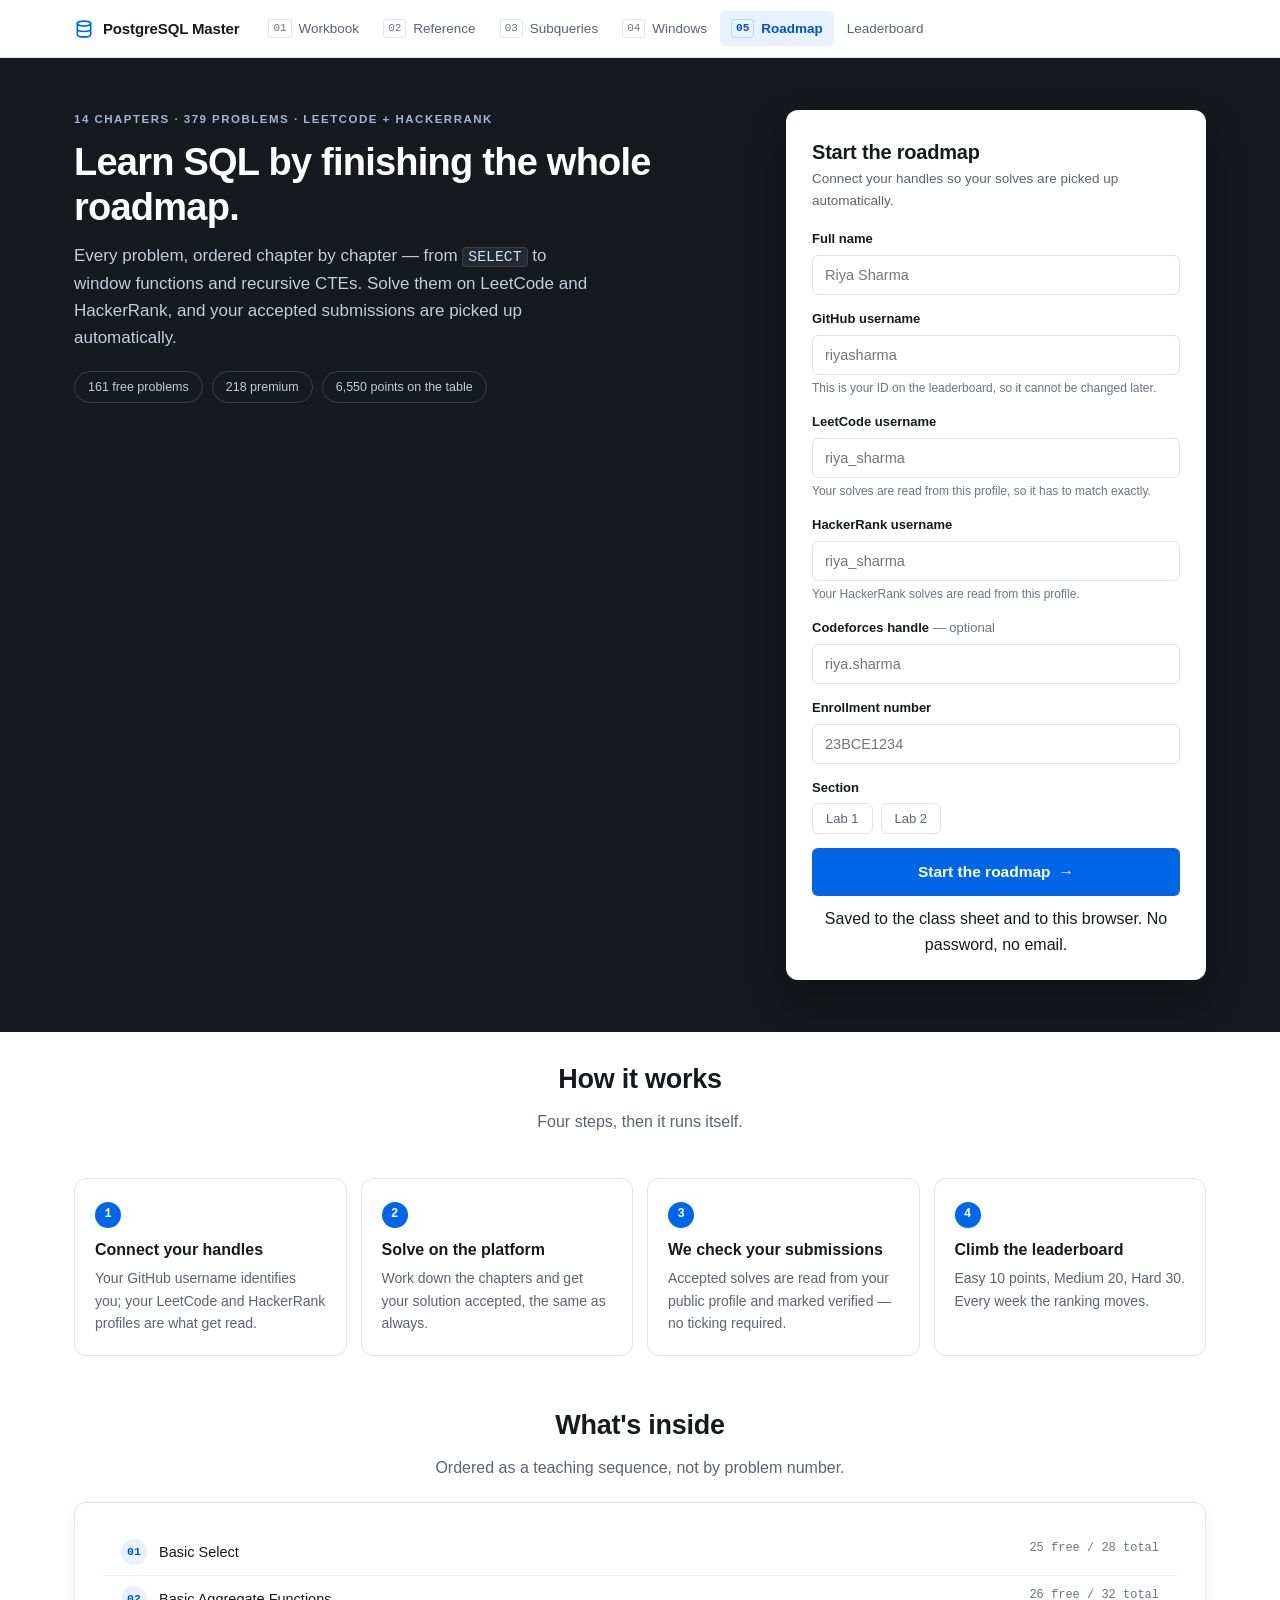
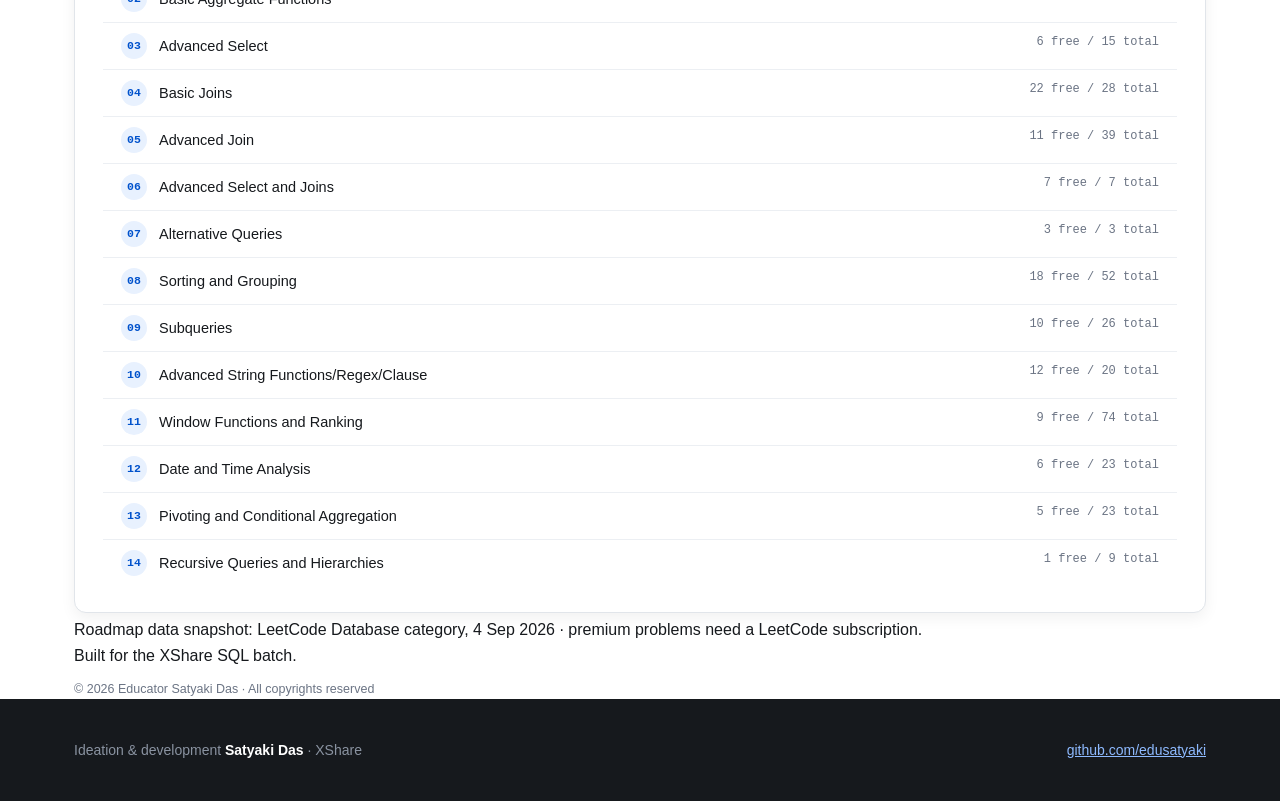
==== join.html @ fe642fd7 "Merge all five resources into one site on one theme Replaces the link hub with the actual code. The " ====
<!DOCTYPE html>
<html lang="en">
<head>
<meta charset="utf-8">
<meta name="viewport" content="width=device-width, initial-scale=1">
<title>Join the roadmap — PostgreSQL Master</title>
<meta name="description" content="Connect your GitHub, LeetCode and HackerRank handles so your accepted submissions are picked up automatically.">
<link rel="icon" href="data:image/svg+xml,%3Csvg xmlns='http://www.w3.org/2000/svg' viewBox='0 0 24 24' fill='none' stroke='%230066e8' stroke-width='2'%3E%3Cellipse cx='12' cy='5.5' rx='8' ry='3'/%3E%3Cpath d='M4 5.5v13c0 1.7 3.6 3 8 3s8-1.3 8-3v-13M4 12c0 1.7 3.6 3 8 3s8-1.3 8-3'/%3E%3C/svg%3E">
<link rel="stylesheet" href="assets/theme.css">
<link rel="stylesheet" href="assets/roadmap.css">
</head>
<body>

<header data-shell></header>
<section class="hero-band">
    <div class="hero-in">
      <div>
        <p class="eyebrow">14 chapters &middot; 379 problems &middot; LeetCode + HackerRank</p>
        <h1>Learn SQL by finishing the whole roadmap.</h1>
        <p class="lede">Every problem, ordered chapter by chapter &mdash; from <code>SELECT</code>
          to window functions and recursive CTEs. Solve them on LeetCode and HackerRank, and your
          accepted submissions are picked up automatically.</p>
        <div class="pillrow">
          <span class="pill">161 free problems</span>
          <span class="pill">218 premium</span>
          <span class="pill">6,550 points on the table</span>
        </div>
      </div>

      <div class="hero-card" id="join-card">
        <h2>Start the roadmap</h2>
        <p class="small muted" style="margin:0 0 18px">Connect your handles so your solves are
          picked up automatically.</p>
      <form id="join" novalidate>
        <div class="field">
          <label for="name">Full name</label>
          <input type="text" id="name" name="name" autocomplete="name" placeholder="Riya Sharma" required>
          <div class="err" id="e-name" hidden></div>
        </div>
        <div class="field">
          <label for="github">GitHub username</label>
          <input type="text" id="github" name="github" autocomplete="off" spellcheck="false" placeholder="riyasharma" required>
          <div class="hint" id="h-github">This is your ID on the leaderboard, so it cannot be changed later.</div>
          <div class="err" id="e-github" hidden></div>
        </div>
        <div class="field">
          <label for="leetcode">LeetCode username</label>
          <input type="text" id="leetcode" name="leetcode" autocomplete="off" spellcheck="false" placeholder="riya_sharma" required>
          <div class="hint">Your solves are read from this profile, so it has to match exactly.</div>
          <div class="err" id="e-leetcode" hidden></div>
        </div>
        <div class="field">
          <label for="hackerrank">HackerRank username</label>
          <input type="text" id="hackerrank" name="hackerrank" autocomplete="off" spellcheck="false" placeholder="riya_sharma" required>
          <div class="hint">Your HackerRank solves are read from this profile.</div>
          <div class="err" id="e-hackerrank" hidden></div>
        </div>
        <div class="field">
          <label for="codeforces">Codeforces handle <span class="opt">— optional</span></label>
          <input type="text" id="codeforces" name="codeforces" autocomplete="off" spellcheck="false" placeholder="riya.sharma">
          <div class="hint" id="h-codeforces"></div>
          <div class="err" id="e-codeforces" hidden></div>
        </div>
        <div class="field">
          <label for="enrollment">Enrollment number</label>
          <input type="text" id="enrollment" name="enrollment" autocomplete="off" spellcheck="false" placeholder="23BCE1234" required>
          <div class="err" id="e-enrollment" hidden></div>
        </div>
        <div class="field">
          <span class="lbl" id="section-label">Section</span>
          <div class="row" id="section" role="group" aria-labelledby="section-label" style="gap:8px">
            <button class="chipbtn" type="button" data-v="Lab 1" aria-pressed="false">Lab 1</button>
            <button class="chipbtn" type="button" data-v="Lab 2" aria-pressed="false">Lab 2</button>
          </div>
          <div class="err" id="e-section" hidden></div>
        </div>
        <button class="btn-primary btn-lg" type="submit" id="submit" style="width:100%;justify-content:center">
          Start the roadmap <span class="arrow" aria-hidden="true">&rarr;</span>
        </button>
        <p class="hint" style="text-align:center;margin-top:10px">
          Saved to the class sheet and to this browser. No password, no email.</p>
      </form>
        <div id="joined" hidden></div>
      </div>
    </div>
  </section>

<main class="wrap" id="main">

  <div id="status"></div>

  <section class="stack" style="gap:26px">
    <div class="section-head">
      <h2>How it works</h2>
      <p>Four steps, then it runs itself.</p>
    </div>
    <div class="stats" style="grid-template-columns:repeat(auto-fit,minmax(220px,1fr))">
      <div class="step"><span class="n">1</span><b>Connect your handles</b>
        <p>Your GitHub username identifies you; your LeetCode and HackerRank profiles are what
          get read.</p></div>
      <div class="step"><span class="n">2</span><b>Solve on the platform</b>
        <p>Work down the chapters and get your solution accepted, the same as always.</p></div>
      <div class="step"><span class="n">3</span><b>We check your submissions</b>
        <p>Accepted solves are read from your public profile and marked verified &mdash; no
          ticking required.</p></div>
      <div class="step"><span class="n">4</span><b>Climb the leaderboard</b>
        <p>Easy 10 points, Medium 20, Hard 30. Every week the ranking moves.</p></div>
    </div>
  </section>

  <section class="stack" style="gap:22px">
    <div class="section-head"><h2>What's inside</h2>
      <p>Ordered as a teaching sequence, not by problem number.</p></div>
    <div class="card" id="chapters-preview"><div class="empty">Loading chapters…</div></div>
  </section>

  <footer>
    Roadmap data snapshot: LeetCode Database category, 4 Sep 2026 &middot; premium problems need a
    LeetCode subscription.<br>
    Built for the XShare SQL batch.
    <p class="byline">&copy; <span data-year>2026</span> Educator Satyaki Das &middot;
      All copyrights reserved</p>
  </footer>
</main>
<div class="wrap"><div id="pager"></div></div>

<footer data-shell></footer>

<script src="assets/shell.js"></script>
<script src="assets/config.js"></script>
<script src="assets/roadmap-core.js"></script>
<script src="assets/rm-join.js"></script>
</body>
</html>
---- assets/theme.css ----
/* ===========================================================================
   PostgreSQL Master — the single design system
   ---------------------------------------------------------------------------
   Every module on this site draws from this file. The five sources it was
   merged from each carried their own skin (pgAdmin dark, VS Code dark, two
   light variants); all of that is gone. One palette, one type scale, one SQL
   token colouring, light only — there is no dark palette to fall out of sync.
   Palette is the Newton School system already used across the batch's sites.
   =========================================================================== */

:root{
  /* brand ---------------------------------------------------------------- */
  --accent:#0673f9;        /* borders, focus ring, rules — never behind white text */
  --accent-solid:#0066e8;  /* filled surfaces carrying white text (5.17:1) */
  --accent-deep:#0052cc;   /* links, hover */
  --accent-wash:#e8f1fe;   /* tinted backgrounds */
  --accent-line:#b9d4fb;

  /* ink ------------------------------------------------------------------ */
  --ink:#16191d;
  --ink-2:#5b6271;
  --ink-3:#6b7484;   /* darkened from the source palette's #8c95a6: that value is
                        3.02:1 on white and this token carries real text (step
                        numbers, row counts, hints) on every page. Now 4.71:1. */

  /* surfaces ------------------------------------------------------------- */
  --white:#ffffff;
  --ground:#f6f7f9;
  --line:#e1e5ea;
  --line-soft:#eceff3;

  /* semantic ------------------------------------------------------------- */
  --good:#0a6b43;   --good-wash:#e6f6ee;
  --warn:#8a5a00;   --warn-wash:#fdf3e2;
  --bad:#b3261e;    --bad-wash:#fdecea;
  --note:#5b3bb3;   --note-wash:#f0ecfb;

  /* SQL syntax — one palette for every module that prints SQL ------------ */
  --sql-kw:#0033b3;
  --sql-ctrl:#7b1fa2;
  --sql-str:#a31515;
  --sql-num:#0b7a4b;
  --sql-com:#107c10;
  --sql-fn:#795e26;
  --sql-type:#20707f;
  --sql-meta:#a04a20;
  --sql-punct:#3c4350;

  /* type ----------------------------------------------------------------- */
  --sans:Arial,Helvetica,sans-serif;
  --mono:ui-monospace,SFMono-Regular,Menlo,Consolas,"Courier New",monospace;

  /* form ----------------------------------------------------------------- */
  --r-sm:4px; --r:6px; --r-lg:12px;
  --shadow:0 5px 15px rgba(0,0,0,.06);
  --shadow-lift:0 12px 28px rgba(6,115,249,.13);
  --topbar-h:58px;
}

/* ------------------------------------------------------------------ reset */
*{box-sizing:border-box;margin:0;padding:0}
html{-webkit-text-size-adjust:100%}
body{
  font-family:var(--sans); color:var(--ink); background:var(--white);
  font-size:16px; line-height:1.6; -webkit-font-smoothing:antialiased;
}
a{color:var(--accent-deep)}
button,input,select,textarea{font-family:inherit; font-size:inherit; color:inherit}
button{cursor:pointer; background:none; border:none}
:focus-visible{outline:3px solid var(--accent); outline-offset:2px; border-radius:var(--r-sm)}
img{max-width:100%}
[hidden]{display:none !important}

.wrap{max-width:1180px; margin:0 auto; padding:0 24px}
.wrap-narrow{max-width:900px; margin:0 auto; padding:0 24px}
.sr{position:absolute; width:1px; height:1px; overflow:hidden; clip:rect(0 0 0 0); white-space:nowrap}

/* ----------------------------------------------------------------- topbar */
.topbar{
  position:sticky; top:0; z-index:60; height:var(--topbar-h);
  background:var(--white); border-bottom:1px solid var(--line);
  display:flex; align-items:center;
}
.topbar-in{
  max-width:1180px; margin:0 auto; padding:0 24px; width:100%;
  display:flex; align-items:center; gap:10px;
}
.brand{
  display:flex; align-items:center; gap:9px; text-decoration:none; color:var(--ink);
  font-weight:700; font-size:15px; letter-spacing:-.01em; flex-shrink:0; margin-right:8px;
}
.brand svg{width:20px; height:20px; color:var(--accent-solid); flex-shrink:0}
.brand span{white-space:nowrap}
.navscroll{
  display:flex; align-items:center; gap:2px; overflow-x:auto; flex:1; min-width:0;
  scrollbar-width:none; -ms-overflow-style:none;
}
.navscroll::-webkit-scrollbar{display:none}
.navscroll a{
  display:flex; align-items:center; gap:7px; white-space:nowrap; text-decoration:none;
  font-size:13.5px; color:var(--ink-2); padding:7px 11px; border-radius:var(--r);
}
.navscroll a:hover{background:var(--ground); color:var(--ink)}
.navscroll a.on{background:var(--accent-wash); color:var(--accent-deep); font-weight:700}
.navscroll a .st{
  font-family:var(--mono); font-size:11px; color:var(--ink-3);
  border:1px solid var(--line); border-radius:3px; padding:0 4px; flex-shrink:0;
}
.navscroll a.on .st{border-color:var(--accent-line); color:var(--accent-deep)}

/* ------------------------------------------------------------------ pages */
.band{padding:66px 0}
.band-grey{background:var(--ground); border-top:1px solid var(--line); border-bottom:1px solid var(--line)}
.band-tight{padding:34px 0}

.pagehead{
  background:var(--ground); border-bottom:1px solid var(--line); padding:30px 0;
}
.pagehead .eyebrow{
  font-size:11.5px; font-weight:700; letter-spacing:.13em; text-transform:uppercase;
  color:var(--accent-deep); margin-bottom:7px;
}
.pagehead h1{font-size:31px; font-weight:600; letter-spacing:-.015em; line-height:1.2}
.pagehead p{margin-top:9px; color:var(--ink-2); font-size:16px; max-width:76ch}
.pagehead-row{display:flex; gap:24px; align-items:flex-end; flex-wrap:wrap; justify-content:space-between}

.head{text-align:center; max-width:64ch; margin:0 auto 48px}
.head h2{font-size:32px; font-weight:600; letter-spacing:-.015em; line-height:1.25}
.head p{margin-top:13px; font-size:17px; color:var(--ink-2)}

h1,h2,h3,h4{font-weight:600; letter-spacing:-.01em}

/* ---------------------------------------------------------------- buttons */
.btn{
  display:inline-flex; align-items:center; justify-content:center; gap:8px;
  background:var(--accent-solid); color:#fff; text-decoration:none;
  font-size:14.5px; font-weight:700; padding:11px 20px; border-radius:var(--r);
  transition:background .15s ease, transform .15s ease; border:1px solid transparent;
}
.btn:hover{background:var(--accent-deep); transform:translateY(-1px)}
.btn:disabled{opacity:.42; pointer-events:none}
.btn-quiet{background:var(--white); color:var(--ink); border-color:var(--line); font-weight:400}
.btn-quiet:hover{background:var(--ground); border-color:var(--ink-3); transform:none; color:var(--ink)}
.btn-sm{padding:7px 13px; font-size:13px}
.btn-dark{background:transparent; color:#fff; border-color:#444b57; font-weight:400}
.btn-dark:hover{background:#242932; border-color:#5d6675; transform:none}

/* ------------------------------------------------------------------ cards */
.card{
  background:var(--white); border:1px solid var(--line); border-radius:var(--r-lg);
  padding:26px 28px; box-shadow:var(--shadow);
}
.panel{
  background:var(--white); border:1px solid var(--line); border-radius:var(--r-lg);
  overflow:hidden;
}
.panel-hd{
  padding:11px 16px; border-bottom:1px solid var(--line); background:var(--ground);
  font-size:11.5px; font-weight:700; letter-spacing:.11em; text-transform:uppercase;
  color:var(--ink-2); display:flex; align-items:center; gap:10px;
}
.panel-hd .fill{flex:1}
.panel-bd{padding:16px}

.tag{
  display:inline-block; font-size:11px; font-weight:700; letter-spacing:.1em;
  text-transform:uppercase; padding:4px 9px; border-radius:var(--r-sm);
  background:var(--accent-wash); color:var(--accent-deep);
}
.tag-note{background:var(--note-wash); color:var(--note)}
.tag-good{background:var(--good-wash); color:var(--good)}
.tag-warn{background:var(--warn-wash); color:var(--warn)}
.tag-bad{background:var(--bad-wash); color:var(--bad)}

.chip{
  font-family:var(--mono); font-size:12.5px; color:var(--ink-2);
  background:var(--ground); border:1px solid var(--line);
  border-radius:var(--r-sm); padding:5px 10px; display:inline-block;
}
.chips{display:flex; flex-wrap:wrap; gap:8px; list-style:none}

.lbl{
  font-size:11px; font-weight:700; letter-spacing:.12em; text-transform:uppercase;
  color:var(--ink-3); display:flex; align-items:center; gap:10px; margin-bottom:8px;
}
.lbl::after{content:""; flex:1; height:1px; background:var(--line)}

/* ------------------------------------------------------------------- code */
code{
  font-family:var(--mono); font-size:.87em; background:var(--ground);
  border:1px solid var(--line); border-radius:var(--r-sm); padding:1px 5px; color:var(--ink);
}
pre.sql, .codeblock{
  font-family:var(--mono); font-size:14px; line-height:1.62; color:var(--ink);
  background:var(--ground); border:1px solid var(--line); border-left:3px solid var(--accent);
  border-radius:var(--r); padding:14px 16px; overflow-x:auto; white-space:pre;
  tab-size:2;
}
pre.sql code, .codeblock code{background:none; border:none; padding:0; font-size:inherit}

/* the one SQL token palette */
.k,.tok-kw    {color:var(--sql-kw);   font-weight:700}
.cf,.tok-ctrl {color:var(--sql-ctrl); font-weight:700}
.s,.tok-str   {color:var(--sql-str)}
.nu,.tok-num  {color:var(--sql-num)}
.c,.tok-com   {color:var(--sql-com);  font-style:italic}
.f,.tok-fn    {color:var(--sql-fn)}
.t,.tok-type  {color:var(--sql-type)}
.tok-meta     {color:var(--sql-meta); font-weight:700}
.tok-punct    {color:var(--sql-punct)}

/* ------------------------------------------------------------------ grids */
table.grid{border-collapse:collapse; width:100%; font-size:13.5px; font-family:var(--mono)}
table.grid th{
  text-align:left; font-weight:700; font-size:11.5px; letter-spacing:.04em;
  text-transform:uppercase; color:var(--ink-2); background:var(--ground);
  border-bottom:1px solid var(--line); padding:7px 11px; white-space:nowrap;
}
table.grid td{
  border-bottom:1px solid var(--line-soft); padding:6px 11px; color:var(--ink);
  vertical-align:top;
}
table.grid tr:last-child td{border-bottom:none}
table.grid td.n, table.grid th.n{text-align:right; font-variant-numeric:tabular-nums}
table.grid td.wrap{white-space:pre-wrap; word-break:break-word}
table.grid .nil, table.grid .nullcell{color:var(--ink-3); font-style:italic}
.grid-wrap{overflow-x:auto; border:1px solid var(--line); border-radius:var(--r)}
.grid-wrap table.grid{border-radius:0}
.rowcount{font-family:var(--mono); font-size:12px; color:var(--ink-3); padding:6px 11px}

/* ------------------------------------------------------------------ notes */
.note{
  border:1px solid var(--line); border-left:3px solid var(--accent);
  background:var(--accent-wash); border-radius:var(--r);
  padding:11px 14px; font-size:14.5px; color:var(--ink-2);
}
.note b{color:var(--ink)}
.note.warn{background:var(--warn-wash); border-left-color:#d08700}
.note.bad{background:var(--bad-wash); border-left-color:var(--bad)}
.note.good{background:var(--good-wash); border-left-color:var(--good)}

.banner{
  display:flex; gap:11px; align-items:flex-start; border-radius:var(--r);
  padding:13px 16px; font-size:14.5px; border:1px solid var(--line);
  background:var(--accent-wash); color:var(--ink-2); margin-bottom:18px;
}
.banner b{color:var(--ink)}
.banner.warn{background:var(--warn-wash); border-color:#f0dcb4}
.banner.bad{background:var(--bad-wash); border-color:#f5cfcb}

/* module pager, emitted by Shell.pager() */
.modpager{display:flex; flex-wrap:wrap; justify-content:space-between; gap:14px;
          padding:26px 0 0; border-top:1px solid var(--line)}
.modpager .btn{flex:1 1 auto; min-width:0}

/* ----------------------------------------------------------------- footer */
.sitefoot{background:var(--ink); color:#8a93a1; padding:40px 0; font-size:14px; margin-top:auto}
.sitefoot-in{display:flex; flex-wrap:wrap; gap:16px; justify-content:space-between; align-items:center}
.sitefoot b{color:#fff; font-weight:600}
.sitefoot a{color:#8ebaff}

/* full-height module pages sit in a flex column so the footer lands correctly */
body.app{display:flex; flex-direction:column; min-height:100vh}
body.app main{flex:1 0 auto}

/* ------------------------------------------------------------------ phone */
@media (max-width:860px){
  .topbar-in{padding:0 14px}
  .brand span{display:none}
  .navscroll a .st{display:none}
}
@media (max-width:640px){
  .band{padding:46px 0}
  .head{margin-bottom:32px}
  .head h2{font-size:25px}
  .pagehead h1{font-size:24px}
  .pagehead{padding:22px 0}
  .wrap,.wrap-narrow{padding:0 16px}
  .card{padding:20px}
  pre.sql,.codeblock{font-size:12.5px}
}

@media (prefers-reduced-motion:reduce){
  *{animation-duration:.01ms !important; transition-duration:.01ms !important}
}
---- assets/roadmap.css ----
/* ===========================================================================
   Module 05 — roadmap, join and leaderboard.
   The original module shipped its own copy of this design system; that file is
   gone. What remains here is only what the shared theme does not already
   provide — chapter accordions, problem rows, the podium and the form fields.
   =========================================================================== */

.stack{display:flex; flex-direction:column; gap:8px; padding:26px 0 4px}
.subhead{color:var(--ink-2); font-size:16px}
.mono{font-family:var(--mono)}
.muted{color:var(--ink-2)}
.small{font-size:13.5px}
.byline{font-size:12.5px; color:var(--ink-3); margin-top:10px}
.whoami{
  font-family:var(--mono); font-size:12px; color:var(--accent-deep);
  background:var(--accent-wash); border:1px solid var(--accent-line);
  border-radius:99px; padding:3px 10px; white-space:nowrap; margin-left:6px;
}
.btn-primary{
  display:inline-flex; align-items:center; justify-content:center; gap:8px;
  background:var(--accent-solid); color:#fff; border:1px solid transparent;
  font-size:14.5px; font-weight:700; padding:11px 20px; border-radius:var(--r);
  text-decoration:none; transition:background .15s ease;
}
.btn-primary:hover{background:var(--accent-deep)}
.btn-lg{padding:14px 22px; font-size:15.5px}

/* ------------------------------------------------------------------- stats */
.stats{display:grid; grid-template-columns:repeat(auto-fit,minmax(150px,1fr)); gap:14px; margin:18px 0}
.stat{background:var(--white); border:1px solid var(--line); border-radius:var(--r-lg); padding:16px 18px}
.stat .k{font-size:10.5px; font-weight:700; letter-spacing:.11em; text-transform:uppercase; color:var(--ink-3)}
.stat .v{font-size:25px; font-weight:600; margin-top:3px; letter-spacing:-.02em}
.stat .v small{font-size:14px; color:var(--ink-3); font-weight:400}
.bar{height:8px; background:var(--line); border-radius:99px; overflow:hidden; margin-bottom:22px}
.bar i{display:block; height:100%; background:var(--accent-solid); transition:width .3s ease}

/* ----------------------------------------------------------------- toolbar */
.toolbar{display:flex; flex-wrap:wrap; gap:10px; align-items:center; margin-bottom:20px}
.toolbar input[type=search]{
  flex:1 1 220px; min-width:0; height:38px; padding:0 13px; font-size:14px;
  background:var(--white); border:1px solid var(--line); border-radius:var(--r); outline:none;
}
.toolbar input[type=search]:focus{border-color:var(--accent)}
.row{display:flex; gap:6px; flex-wrap:wrap}
.chipbtn{
  font-size:13px; padding:7px 13px; border-radius:var(--r);
  border:1px solid var(--line); background:var(--white); color:var(--ink-2);
}
.chipbtn:hover{border-color:var(--ink-3); color:var(--ink)}
.chipbtn[aria-pressed=true]{background:var(--accent-wash); border-color:var(--accent-line); color:var(--accent-deep); font-weight:700}
.empty{padding:34px 0; text-align:center; color:var(--ink-3)}

/* ---------------------------------------------------------------- chapters */
.chapter{background:var(--white); border:1px solid var(--line); border-radius:var(--r-lg); margin-bottom:12px; overflow:hidden}
.ch-head{display:flex; align-items:center; gap:13px; padding:14px 18px; width:100%; text-align:left; background:none; border:none}
.ch-head:hover{background:var(--ground)}
.ch-idx{
  font-family:var(--mono); font-size:11.5px; font-weight:700; flex-shrink:0;
  width:26px; height:26px; border-radius:50%; display:flex; align-items:center; justify-content:center;
  background:var(--accent-wash); color:var(--accent-deep);
}
.ch-name{flex:1; font-weight:600; font-size:15.5px; min-width:0}
.ch-meta{font-family:var(--mono); font-size:12px; color:var(--ink-3); flex-shrink:0}
.ch-bar{width:76px; height:6px; background:var(--line); border-radius:99px; overflow:hidden; flex-shrink:0}
.ch-bar i{display:block; height:100%; background:var(--accent-solid)}
.caret{color:var(--ink-3); font-size:12px; transition:transform .16s ease; flex-shrink:0}
.chapter.open .caret{transform:rotate(180deg)}
.ch-body{border-top:1px solid var(--line)}

/* ---------------------------------------------------------------- problems */
.prob{display:flex; align-items:flex-start; gap:12px; padding:10px 18px; border-bottom:1px solid var(--line-soft)}
.prob:last-child{border-bottom:none}
.prob:hover{background:var(--ground)}
.tick{
  width:19px; height:19px; flex-shrink:0; margin-top:2px; border-radius:var(--r-sm);
  border:1px solid var(--line); background:var(--white); color:transparent; font-size:12px; line-height:1;
}
.tick:hover{border-color:var(--accent)}
.prob.done .tick{background:var(--accent-solid); border-color:var(--accent-solid); color:#fff}
.prob.done .p-name{color:var(--ink-3); text-decoration:line-through}
.p-main{flex:1; min-width:0}
.p-name{font-size:14.5px; color:var(--ink); text-decoration:none; word-break:break-word}
.p-name:hover{color:var(--accent-deep); text-decoration:underline}
.p-plat{display:flex; flex-wrap:wrap; gap:7px; margin-top:3px; align-items:center}
.t-plat,.t-ok,.kind{
  font-size:10.5px; font-weight:700; letter-spacing:.05em; text-transform:uppercase;
  padding:2px 6px; border-radius:3px; border:1px solid var(--line);
  background:var(--ground); color:var(--ink-2);
}
.t-ok{background:var(--good-wash); border-color:#a9d9c1; color:var(--good)}
.ch-meta.pts,.p-plat .mono{font-family:var(--mono); font-size:11.5px; color:var(--ink-3)}
.subhead.prem{
  padding:9px 18px; background:var(--note-wash); color:var(--note);
  font-size:11px; font-weight:700; letter-spacing:.1em; text-transform:uppercase;
  border-bottom:1px solid var(--line-soft);
}

/* ------------------------------------------------------------- leaderboard */
.pod{display:grid; grid-template-columns:repeat(3,1fr); gap:14px; margin-bottom:24px}
.place{background:var(--white); border:1px solid var(--line); border-radius:var(--r-lg); padding:18px; text-align:center}
.place.p1{border-color:#e2c275; background:linear-gradient(180deg,#fffaf0,var(--white))}
.place.p2{border-color:#cbd2da}
.place.p3{border-color:#e0c3a8}
.place .rank{font-family:var(--mono); font-size:12px; color:var(--ink-3)}
.place .nm{display:block; font-weight:600; font-size:16px; margin:5px 0 2px; word-break:break-word}
.place .pts{font-family:var(--mono); font-size:13px; color:var(--accent-deep); font-weight:700}
table.board{width:100%; border-collapse:collapse; font-size:14.5px; background:var(--white)}
table.board th{
  text-align:left; font-size:10.5px; font-weight:700; letter-spacing:.09em; text-transform:uppercase;
  color:var(--ink-3); padding:9px 12px; border-bottom:1px solid var(--line); background:var(--ground);
}
table.board td{padding:10px 12px; border-bottom:1px solid var(--line-soft); vertical-align:middle}
table.board tr.me{background:var(--accent-wash)}
table.board td.num{text-align:right; font-family:var(--mono); font-variant-numeric:tabular-nums}
.who{display:flex; flex-direction:column}
.who b{font-weight:600}
.who span{font-family:var(--mono); font-size:11.5px; color:var(--ink-3)}
.delta{font-family:var(--mono); font-size:12px}
.delta.up{color:var(--good)} .delta.down{color:var(--bad)}
.delta.flat{color:var(--ink-3)} .delta.new{color:var(--accent-deep)}

/* -------------------------------------------------------------------- join */
.hero-band{background:var(--ink); color:#fff; padding:52px 0}
.hero-in{
  max-width:1180px; margin:0 auto; padding:0 24px;
  display:grid; grid-template-columns:minmax(0,1fr) minmax(0,420px); gap:44px; align-items:start;
}
.hero-band .eyebrow{font-size:11.5px; font-weight:700; letter-spacing:.13em; text-transform:uppercase; color:#9fb6d8}
.hero-band h1{font-size:38px; line-height:1.18; margin:12px 0; letter-spacing:-.02em}
.hero-band .lede{color:#c6ccd6; font-size:17px; max-width:56ch}
.hero-band code{background:#242932; border-color:#39404b; color:#cfe0ff}
.pillrow{display:flex; flex-wrap:wrap; gap:9px; margin-top:20px}
.pill{font-size:12.5px; color:#c6ccd6; border:1px solid #39404b; border-radius:99px; padding:5px 13px}
.hero-card{background:var(--white); color:var(--ink); border-radius:var(--r-lg); padding:26px 26px 22px; box-shadow:0 18px 40px rgba(0,0,0,.28)}
.hero-card h2{font-size:20px}
.field{margin-bottom:14px}
.field label,.field .lbl{display:block; font-size:13px; font-weight:700; color:var(--ink); margin-bottom:5px; letter-spacing:0; text-transform:none}
.field .lbl::after{display:none}
.field .opt{font-weight:400; color:var(--ink-3)}
.field input{
  width:100%; height:40px; padding:0 12px; font-size:14.5px;
  border:1px solid var(--line); border-radius:var(--r); background:var(--white); outline:none;
}
.field input:focus{border-color:var(--accent); box-shadow:0 0 0 3px rgba(6,115,249,.12)}
.field .hint{font-size:12px; color:var(--ink-3); margin-top:4px}
.field .err{font-size:12.5px; color:var(--bad); margin-top:4px; font-weight:700}
.field input[aria-invalid=true]{border-color:var(--bad)}
.section-head{text-align:center; max-width:62ch; margin:0 auto}
.section-head h2{font-size:27px}
.section-head p{color:var(--ink-2); margin-top:8px}
.step{background:var(--white); border:1px solid var(--line); border-radius:var(--r-lg); padding:20px}
.step .n{
  display:inline-flex; align-items:center; justify-content:center; width:26px; height:26px;
  border-radius:50%; background:var(--accent-solid); color:#fff;
  font-family:var(--mono); font-size:12px; font-weight:700; margin-bottom:9px;
}
.step b{display:block; margin-bottom:5px}
.step p{font-size:14px; color:var(--ink-2)}
.arrow{transition:transform .15s ease}
.btn-primary:hover .arrow{transform:translateX(3px)}

@media (max-width:860px){
  .hero-in{grid-template-columns:1fr; gap:28px}
  .hero-band h1{font-size:28px}
  .pod{grid-template-columns:1fr}
  .ch-bar{display:none}
  table.board td.hide-sm,table.board th.hide-sm{display:none}
}
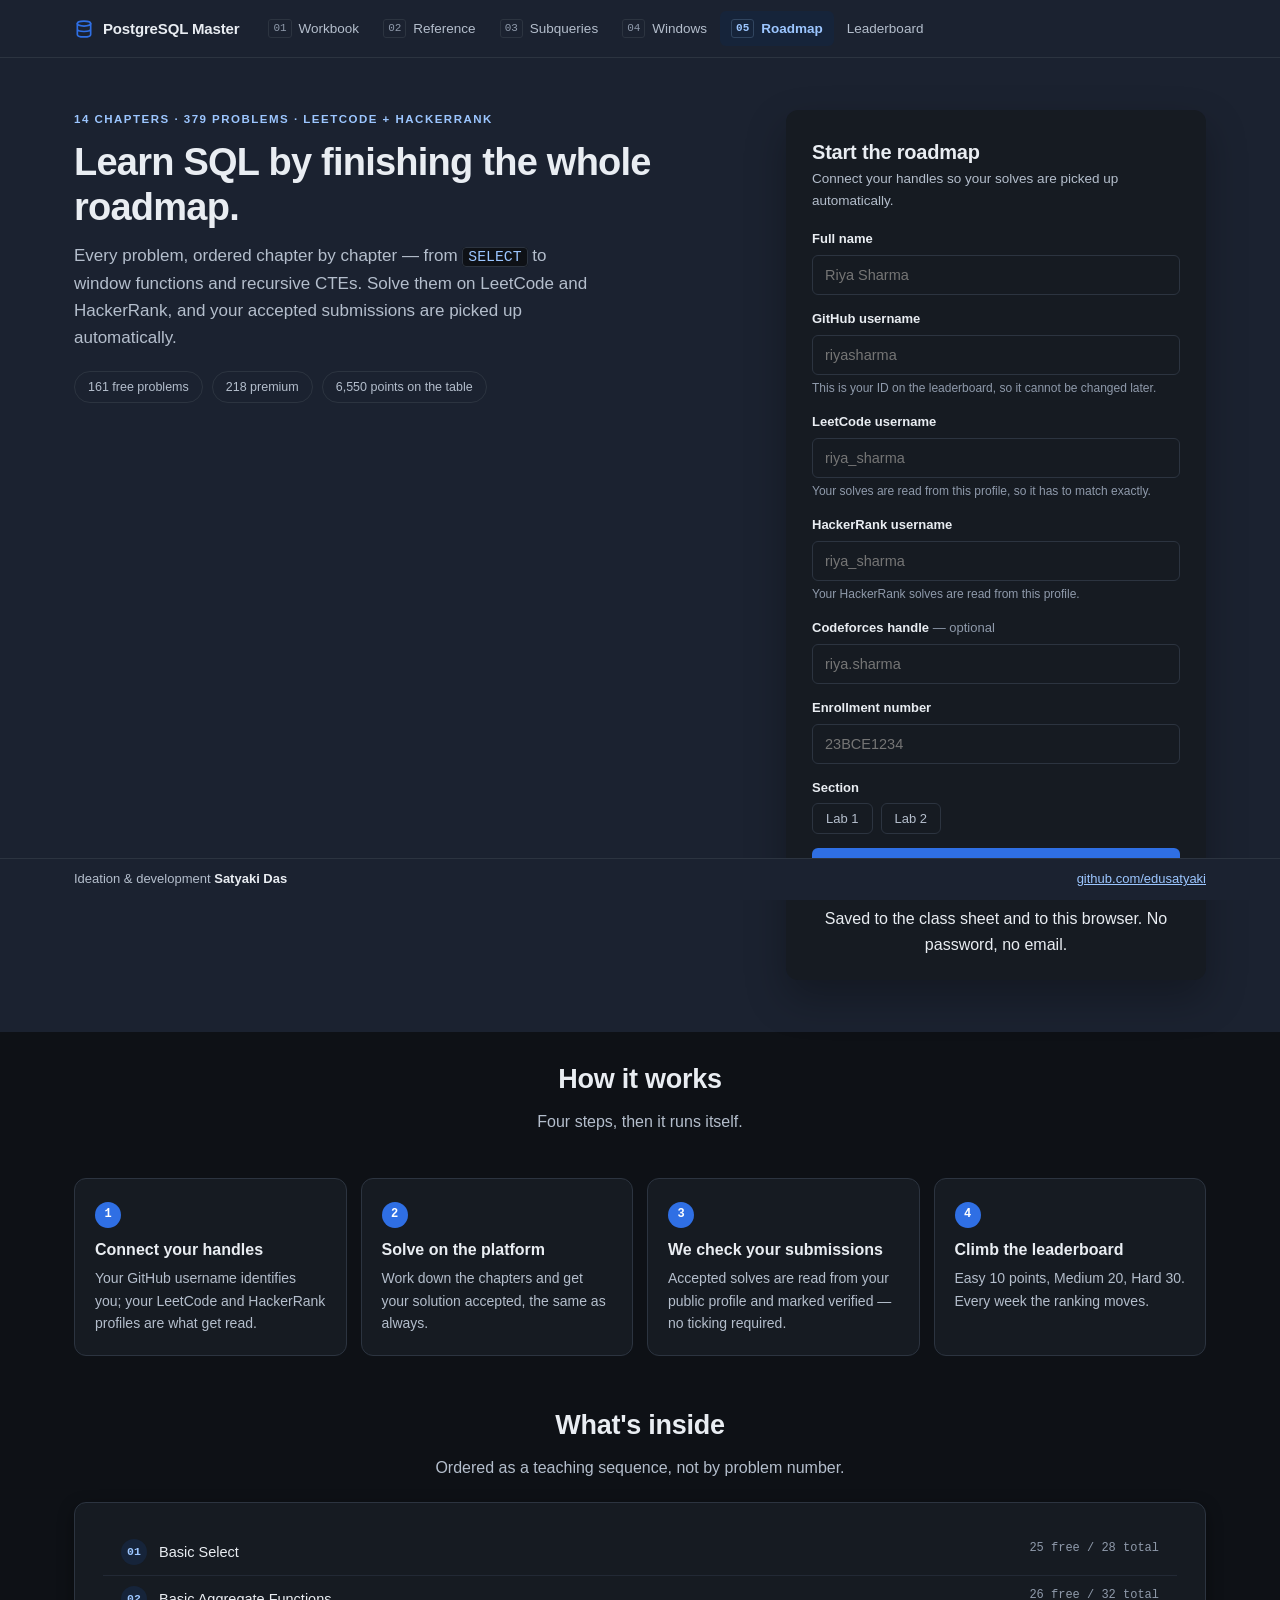
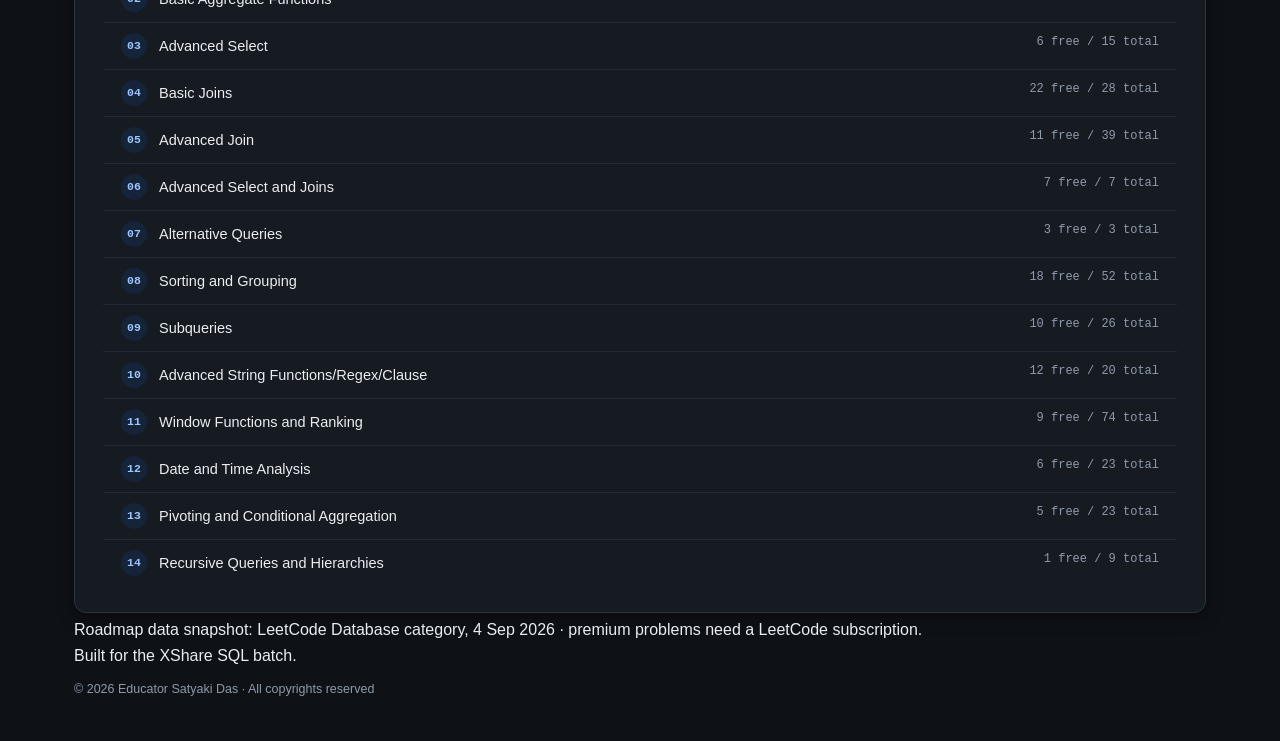
==== commit fe7e6586: "Switch to a dark theme, pin the footer, trim the byline - Byline is now "Ideation & development Saty" ====
--- a/join.html
+++ b/join.html
@@ -5,7 +5,7 @@
 <meta name="viewport" content="width=device-width, initial-scale=1">
 <title>Join the roadmap — PostgreSQL Master</title>
 <meta name="description" content="Connect your GitHub, LeetCode and HackerRank handles so your accepted submissions are picked up automatically.">
-<link rel="icon" href="data:image/svg+xml,%3Csvg xmlns='http://www.w3.org/2000/svg' viewBox='0 0 24 24' fill='none' stroke='%230066e8' stroke-width='2'%3E%3Cellipse cx='12' cy='5.5' rx='8' ry='3'/%3E%3Cpath d='M4 5.5v13c0 1.7 3.6 3 8 3s8-1.3 8-3v-13M4 12c0 1.7 3.6 3 8 3s8-1.3 8-3'/%3E%3C/svg%3E">
+<link rel="icon" href="data:image/svg+xml,%3Csvg xmlns='http://www.w3.org/2000/svg' viewBox='0 0 24 24' fill='none' stroke='%234d9bff' stroke-width='2'%3E%3Cellipse cx='12' cy='5.5' rx='8' ry='3'/%3E%3Cpath d='M4 5.5v13c0 1.7 3.6 3 8 3s8-1.3 8-3v-13M4 12c0 1.7 3.6 3 8 3s8-1.3 8-3'/%3E%3C/svg%3E">
 <link rel="stylesheet" href="assets/theme.css">
 <link rel="stylesheet" href="assets/roadmap.css">
 </head>
--- a/assets/theme.css
+++ b/assets/theme.css
@@ -1,50 +1,51 @@
 /* ===========================================================================
    PostgreSQL Master — the single design system
    ---------------------------------------------------------------------------
-   Every module on this site draws from this file. The five sources it was
-   merged from each carried their own skin (pgAdmin dark, VS Code dark, two
-   light variants); all of that is gone. One palette, one type scale, one SQL
-   token colouring, light only — there is no dark palette to fall out of sync.
-   Palette is the Newton School system already used across the batch's sites.
+   Every module on this site draws from this file. One palette, one type scale,
+   one SQL token colouring. Dark only — there is no light palette to fall out
+   of sync, and no toggle to leave half the site untested.
+   Token names are kept from the original light system so module CSS did not
+   have to be rewritten: --white is the raised SURFACE (not the colour white),
+   and --ink/--ink-2/--ink-3 run light-to-dim rather than dark-to-light.
    =========================================================================== */
 
 :root{
   /* brand ---------------------------------------------------------------- */
-  --accent:#0673f9;        /* borders, focus ring, rules — never behind white text */
-  --accent-solid:#0066e8;  /* filled surfaces carrying white text (5.17:1) */
-  --accent-deep:#0052cc;   /* links, hover */
-  --accent-wash:#e8f1fe;   /* tinted backgrounds */
-  --accent-line:#b9d4fb;
-
-  /* ink ------------------------------------------------------------------ */
-  --ink:#16191d;
-  --ink-2:#5b6271;
-  --ink-3:#6b7484;   /* darkened from the source palette's #8c95a6: that value is
-                        3.02:1 on white and this token carries real text (step
-                        numbers, row counts, hints) on every page. Now 4.71:1. */
+  --accent:#4d9bff;        /* borders, focus ring, rules */
+  --accent-solid:#2f6fe4;  /* filled surfaces carrying white text */
+  --accent-deep:#9cc6ff;   /* links and label text — LIGHT on dark */
+  --accent-wash:#16243a;   /* tinted background */
+  --accent-line:#31455f;
+
+  /* ink — light to dim --------------------------------------------------- */
+  --ink:#e9edf2;
+  --ink-2:#b4becc;
+  --ink-3:#8f9aab;
 
   /* surfaces ------------------------------------------------------------- */
-  --white:#ffffff;
-  --ground:#f6f7f9;
-  --line:#e1e5ea;
-  --line-soft:#eceff3;
+  --white:#161b22;      /* raised surface (cards, panels, editors) */
+  --ground:#0e1116;     /* page background */
+  --line:#2c3440;
+  --line-soft:#222935;
+  --band:#1b2230;       /* contrasting band (hero, footer) */
+  --band-fg:#e9edf2;
 
   /* semantic ------------------------------------------------------------- */
-  --good:#0a6b43;   --good-wash:#e6f6ee;
-  --warn:#8a5a00;   --warn-wash:#fdf3e2;
-  --bad:#b3261e;    --bad-wash:#fdecea;
-  --note:#5b3bb3;   --note-wash:#f0ecfb;
+  --good:#74dfa2;   --good-wash:#11291d;   --good-line:#2f6b49;
+  --warn:#f0c274;   --warn-wash:#2a2114;   --warn-line:#6d5423;
+  --bad:#ff9d96;    --bad-wash:#2d1618;    --bad-line:#7a3733;
+  --note:#c9b3ff;   --note-wash:#221a33;   --note-line:#4b3a78;
 
   /* SQL syntax — one palette for every module that prints SQL ------------ */
-  --sql-kw:#0033b3;
-  --sql-ctrl:#7b1fa2;
-  --sql-str:#a31515;
-  --sql-num:#0b7a4b;
-  --sql-com:#107c10;
-  --sql-fn:#795e26;
-  --sql-type:#20707f;
-  --sql-meta:#a04a20;
-  --sql-punct:#3c4350;
+  --sql-kw:#7cb7f0;
+  --sql-ctrl:#d7a6e8;
+  --sql-str:#e0a080;
+  --sql-num:#b5cea8;
+  --sql-com:#8fbf8f;
+  --sql-fn:#e6d9a3;
+  --sql-type:#6fd3bd;
+  --sql-meta:#e0bd85;
+  --sql-punct:#c2cbd8;
 
   /* type ----------------------------------------------------------------- */
   --sans:Arial,Helvetica,sans-serif;
@@ -52,16 +53,17 @@
 
   /* form ----------------------------------------------------------------- */
   --r-sm:4px; --r:6px; --r-lg:12px;
-  --shadow:0 5px 15px rgba(0,0,0,.06);
-  --shadow-lift:0 12px 28px rgba(6,115,249,.13);
+  --shadow:0 5px 16px rgba(0,0,0,.4);
+  --shadow-lift:0 14px 30px rgba(0,0,0,.5);
   --topbar-h:58px;
-}
-
+  --ctx-h:46px;
+  --foot-h:42px;
+}
 /* ------------------------------------------------------------------ reset */
 *{box-sizing:border-box;margin:0;padding:0}
-html{-webkit-text-size-adjust:100%}
+html{-webkit-text-size-adjust:100%; color-scheme:dark}
 body{
-  font-family:var(--sans); color:var(--ink); background:var(--white);
+  font-family:var(--sans); color:var(--ink); background:var(--ground);
   font-size:16px; line-height:1.6; -webkit-font-smoothing:antialiased;
 }
 a{color:var(--accent-deep)}
@@ -78,7 +80,7 @@
 /* ----------------------------------------------------------------- topbar */
 .topbar{
   position:sticky; top:0; z-index:60; height:var(--topbar-h);
-  background:var(--white); border-bottom:1px solid var(--line);
+  background:var(--band); border-bottom:1px solid var(--line);
   display:flex; align-items:center;
 }
 .topbar-in{
@@ -142,8 +144,8 @@
 .btn-quiet{background:var(--white); color:var(--ink); border-color:var(--line); font-weight:400}
 .btn-quiet:hover{background:var(--ground); border-color:var(--ink-3); transform:none; color:var(--ink)}
 .btn-sm{padding:7px 13px; font-size:13px}
-.btn-dark{background:transparent; color:#fff; border-color:#444b57; font-weight:400}
-.btn-dark:hover{background:#242932; border-color:#5d6675; transform:none}
+.btn-dark{background:transparent; color:var(--ink); border-color:var(--line); font-weight:400}
+.btn-dark:hover{background:var(--band); border-color:var(--ink-3); transform:none}
 
 /* ------------------------------------------------------------------ cards */
 .card{
@@ -248,16 +250,90 @@
 .banner.warn{background:var(--warn-wash); border-color:#f0dcb4}
 .banner.bad{background:var(--bad-wash); border-color:#f5cfcb}
 
+
+/* ================================================================= context bar
+   Module pages carried a 209px marketing header that pushed the actual module
+   below the fold and forced two scrollbars (page + panel). This replaces it:
+   one compact row with the step, its title, the blurb behind a disclosure, and
+   prev/next always in reach. */
+.ctxbar{
+  position:sticky; top:var(--topbar-h); z-index:50; min-height:var(--ctx-h);
+  background:var(--band); border-bottom:1px solid var(--line);
+  display:flex; align-items:center;
+}
+.ctxbar-in{
+  max-width:1180px; margin:0 auto; padding:0 24px; width:100%;
+  display:flex; align-items:center; gap:12px; min-height:var(--ctx-h);
+}
+.ctxbar .step-no{
+  font-family:var(--mono); font-size:11px; font-weight:700; letter-spacing:.06em;
+  background:var(--accent-solid); color:#fff; padding:3px 7px; border-radius:var(--r-sm);
+  flex-shrink:0;
+}
+.ctxbar h1{font-size:15.5px; font-weight:700; letter-spacing:-.005em; flex-shrink:0}
+.ctxbar .meta{
+  font-size:13px; color:var(--ink-2); overflow:hidden; text-overflow:ellipsis;
+  white-space:nowrap; min-width:0; flex:1;
+}
+.ctxbar .acts{display:flex; align-items:center; gap:7px; flex-shrink:0; margin-left:auto}
+.ctx-about{
+  background:var(--white); border-bottom:1px solid var(--line);
+  font-size:15px; color:var(--ink-2); line-height:1.6;
+}
+.ctx-about .wrap{padding-top:16px; padding-bottom:18px; max-width:82ch}
+.ctx-about b{color:var(--ink)}
+
+/* app pages: the module owns the viewport, so only its own panes scroll */
+body.fixed{height:100vh; overflow:hidden; display:flex; flex-direction:column}
+body.fixed main{flex:1; min-height:0; display:flex; flex-direction:column}
+/* the footer is fixed, so it sits outside the flex flow; body's
+   padding-bottom is what keeps the module clear of it */
+.fillhost{flex:1; min-height:0; display:flex; flex-direction:column; background:var(--ground)}
+.fillhost > .wrap{flex:1; min-height:0; width:100%; display:flex; flex-direction:column;
+                  padding-top:14px; padding-bottom:14px}
+/* width:100% matters: `margin:0 auto` on a column flex item disables cross-axis
+   stretch, so without it .wrap shrinks to its content instead of filling. */
+.fillhost.bleed > .wrap{max-width:none; padding-left:14px; padding-right:14px}
+
+/* short or narrow screens: stacking and scrolling beat a squeezed panel */
+@media (max-width:900px), (max-height:600px){
+  body.fixed{height:auto; overflow:visible; display:block}
+  body.fixed main{display:block}
+  .fillhost{display:block}
+  .fillhost > .wrap{display:block}
+  .ctxbar{position:static}
+  .ctxbar-in{flex-wrap:wrap; padding-top:8px; padding-bottom:8px}
+  .ctxbar .meta{flex-basis:100%; white-space:normal}
+}
+
 /* module pager, emitted by Shell.pager() */
 .modpager{display:flex; flex-wrap:wrap; justify-content:space-between; gap:14px;
           padding:26px 0 0; border-top:1px solid var(--line)}
 .modpager .btn{flex:1 1 auto; min-width:0}
 
-/* ----------------------------------------------------------------- footer */
-.sitefoot{background:var(--ink); color:#8a93a1; padding:40px 0; font-size:14px; margin-top:auto}
-.sitefoot-in{display:flex; flex-wrap:wrap; gap:16px; justify-content:space-between; align-items:center}
-.sitefoot b{color:#fff; font-weight:600}
-.sitefoot a{color:#8ebaff}
+/* ----------------------------------------------------------------- footer
+   Pinned to the viewport on every page. Its height is reserved on <body> so
+   nothing is ever hidden underneath it — on app pages that reservation also
+   shrinks the box the module fills. */
+.sitefoot{
+  position:fixed; left:0; right:0; bottom:0; z-index:65;
+  height:var(--foot-h); display:flex; align-items:center;
+  background:var(--band); border-top:1px solid var(--line);
+  color:var(--ink-2); font-size:13px;
+}
+.sitefoot-in{
+  display:flex; flex-wrap:nowrap; gap:16px; justify-content:space-between;
+  align-items:center; width:100%; min-width:0;
+}
+.sitefoot-in > *{overflow:hidden; text-overflow:ellipsis; white-space:nowrap}
+.sitefoot b{color:var(--ink); font-weight:600}
+.sitefoot a{color:var(--accent-deep)}
+body{padding-bottom:var(--foot-h)}
+/* narrow screens: drop the repo link rather than ellipsing the byline */
+@media (max-width:560px){
+  .sitefoot-in > :last-child{display:none}
+  .sitefoot-in{justify-content:center}
+}
 
 /* full-height module pages sit in a flex column so the footer lands correctly */
 body.app{display:flex; flex-direction:column; min-height:100vh}
--- a/assets/roadmap.css
+++ b/assets/roadmap.css
@@ -87,7 +87,7 @@
   padding:2px 6px; border-radius:3px; border:1px solid var(--line);
   background:var(--ground); color:var(--ink-2);
 }
-.t-ok{background:var(--good-wash); border-color:#a9d9c1; color:var(--good)}
+.t-ok{background:var(--good-wash); border-color:var(--good-line); color:var(--good)}
 .ch-meta.pts,.p-plat .mono{font-family:var(--mono); font-size:11.5px; color:var(--ink-3)}
 .subhead.prem{
   padding:9px 18px; background:var(--note-wash); color:var(--note);
@@ -98,9 +98,9 @@
 /* ------------------------------------------------------------- leaderboard */
 .pod{display:grid; grid-template-columns:repeat(3,1fr); gap:14px; margin-bottom:24px}
 .place{background:var(--white); border:1px solid var(--line); border-radius:var(--r-lg); padding:18px; text-align:center}
-.place.p1{border-color:#e2c275; background:linear-gradient(180deg,#fffaf0,var(--white))}
-.place.p2{border-color:#cbd2da}
-.place.p3{border-color:#e0c3a8}
+.place.p1{border-color:var(--warn-line); background:linear-gradient(180deg,var(--warn-wash),var(--white))}
+.place.p2{border-color:var(--ink-3)}
+.place.p3{border-color:var(--bad-line)}
 .place .rank{font-family:var(--mono); font-size:12px; color:var(--ink-3)}
 .place .nm{display:block; font-weight:600; font-size:16px; margin:5px 0 2px; word-break:break-word}
 .place .pts{font-family:var(--mono); font-size:13px; color:var(--accent-deep); font-weight:700}
@@ -120,17 +120,17 @@
 .delta.flat{color:var(--ink-3)} .delta.new{color:var(--accent-deep)}
 
 /* -------------------------------------------------------------------- join */
-.hero-band{background:var(--ink); color:#fff; padding:52px 0}
+.hero-band{background:var(--band); color:var(--band-fg); padding:52px 0}
 .hero-in{
   max-width:1180px; margin:0 auto; padding:0 24px;
   display:grid; grid-template-columns:minmax(0,1fr) minmax(0,420px); gap:44px; align-items:start;
 }
-.hero-band .eyebrow{font-size:11.5px; font-weight:700; letter-spacing:.13em; text-transform:uppercase; color:#9fb6d8}
+.hero-band .eyebrow{font-size:11.5px; font-weight:700; letter-spacing:.13em; text-transform:uppercase; color:var(--accent-deep)}
 .hero-band h1{font-size:38px; line-height:1.18; margin:12px 0; letter-spacing:-.02em}
-.hero-band .lede{color:#c6ccd6; font-size:17px; max-width:56ch}
-.hero-band code{background:#242932; border-color:#39404b; color:#cfe0ff}
+.hero-band .lede{color:var(--ink-2); font-size:17px; max-width:56ch}
+.hero-band code{background:var(--ground); border-color:var(--line); color:var(--accent-deep)}
 .pillrow{display:flex; flex-wrap:wrap; gap:9px; margin-top:20px}
-.pill{font-size:12.5px; color:#c6ccd6; border:1px solid #39404b; border-radius:99px; padding:5px 13px}
+.pill{font-size:12.5px; color:var(--ink-2); border:1px solid var(--line); border-radius:99px; padding:5px 13px}
 .hero-card{background:var(--white); color:var(--ink); border-radius:var(--r-lg); padding:26px 26px 22px; box-shadow:0 18px 40px rgba(0,0,0,.28)}
 .hero-card h2{font-size:20px}
 .field{margin-bottom:14px}
@@ -141,7 +141,7 @@
   width:100%; height:40px; padding:0 12px; font-size:14.5px;
   border:1px solid var(--line); border-radius:var(--r); background:var(--white); outline:none;
 }
-.field input:focus{border-color:var(--accent); box-shadow:0 0 0 3px rgba(6,115,249,.12)}
+.field input:focus{border-color:var(--accent); box-shadow:0 0 0 3px rgba(77,155,255,.22)}
 .field .hint{font-size:12px; color:var(--ink-3); margin-top:4px}
 .field .err{font-size:12.5px; color:var(--bad); margin-top:4px; font-weight:700}
 .field input[aria-invalid=true]{border-color:var(--bad)}
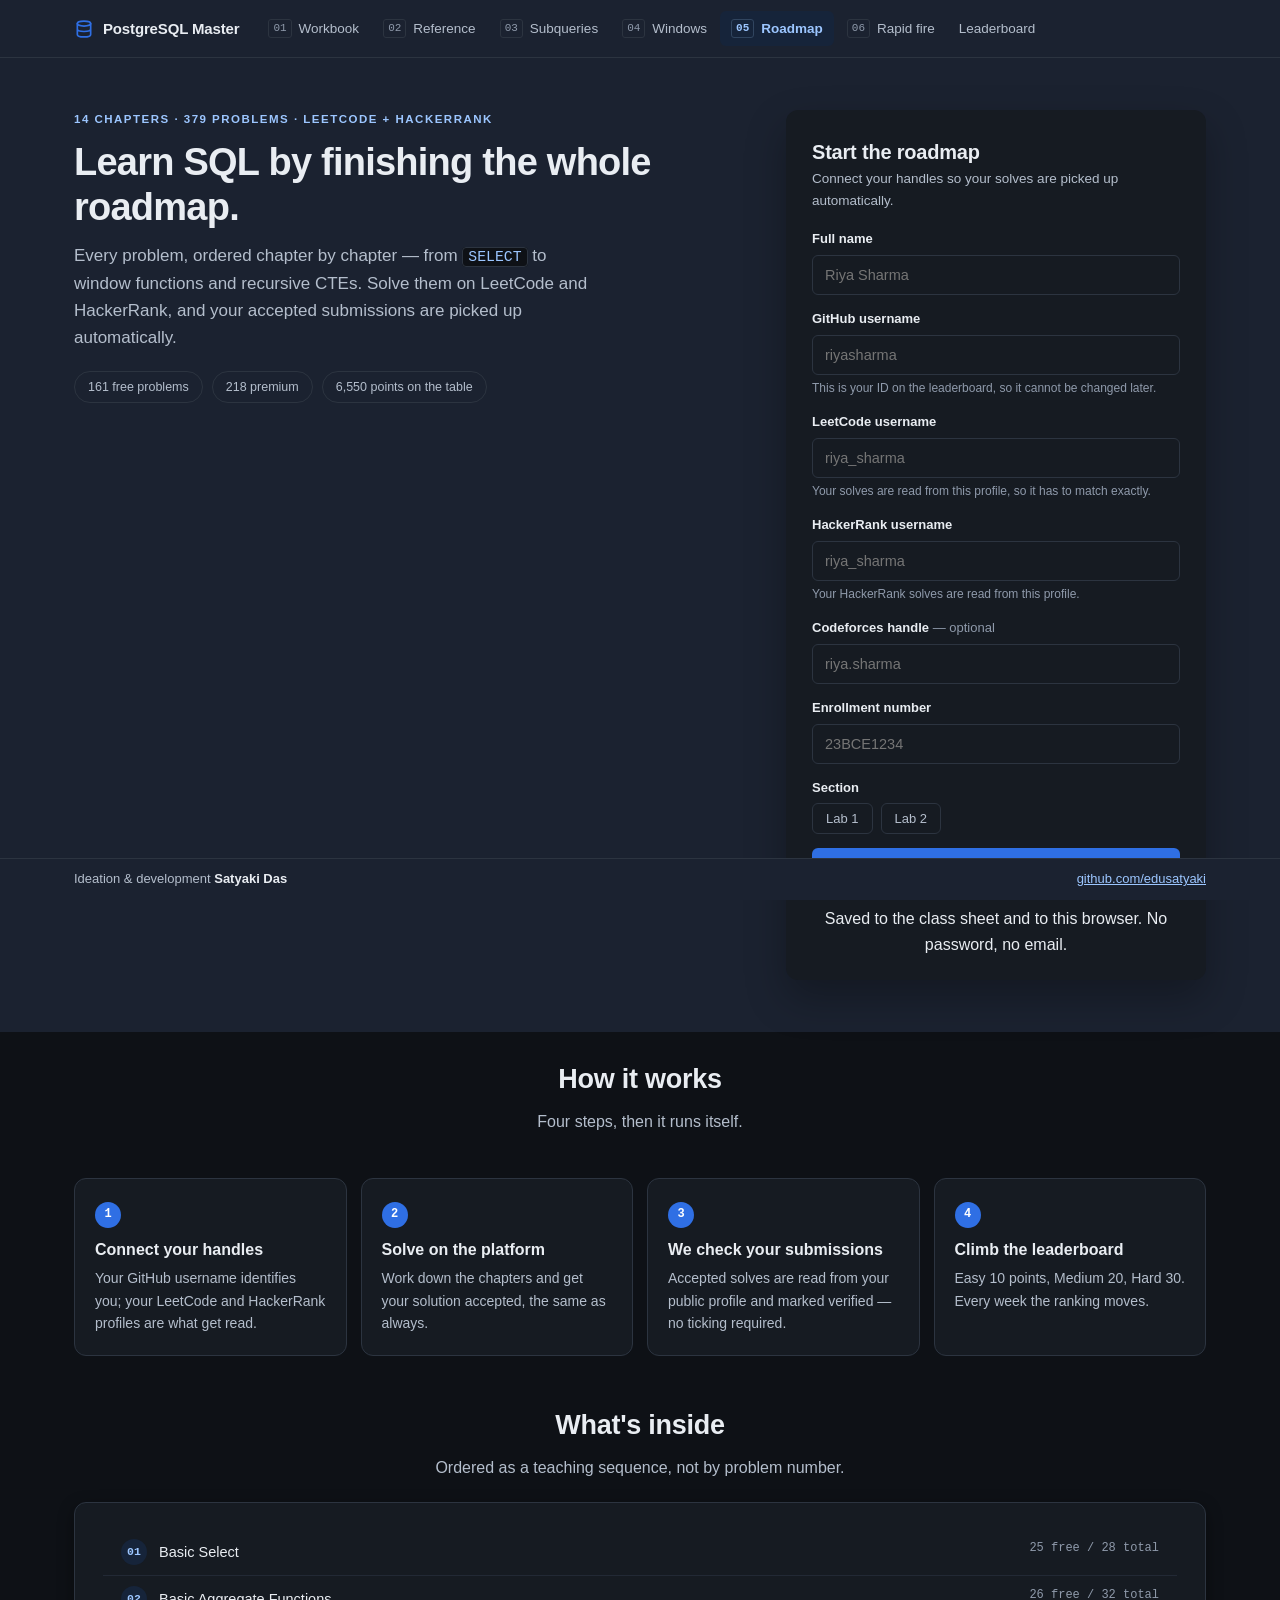
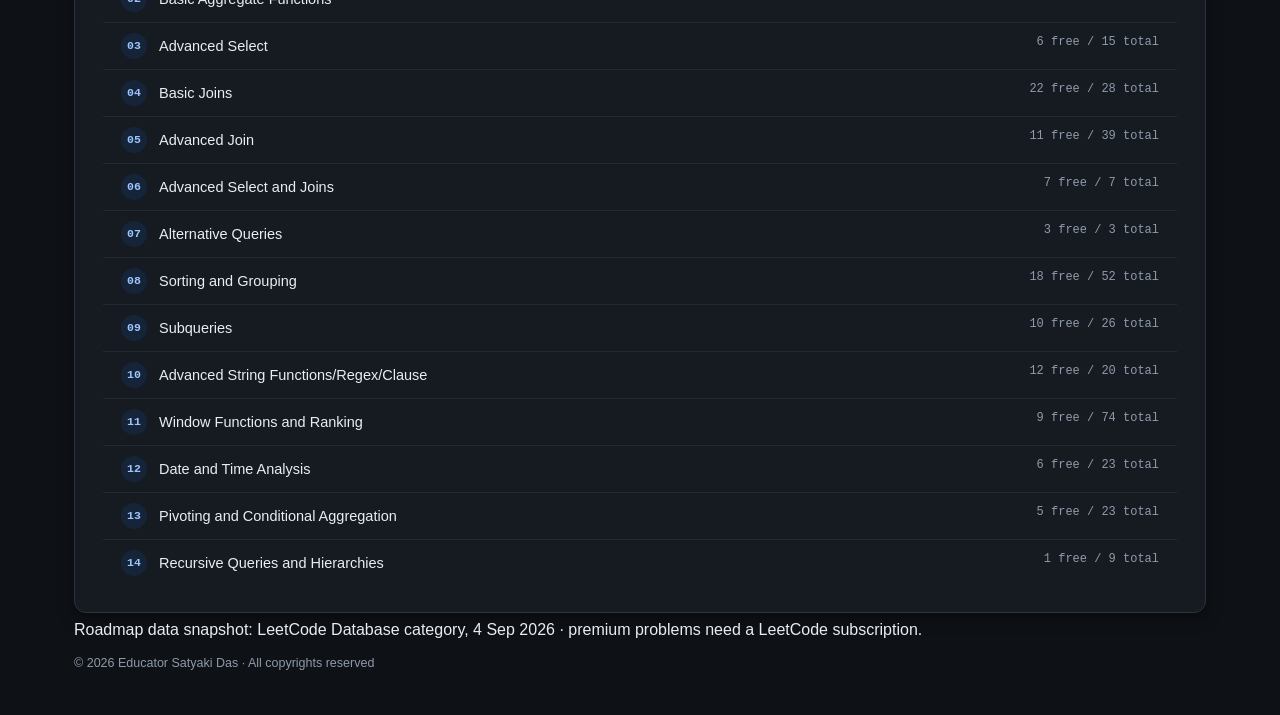
==== commit 7c0bf361: "Remove the XShare name from the site Six references: the page title and og:title, the hero eyebrow, " ====
--- a/join.html
+++ b/join.html
@@ -116,8 +116,7 @@
 
   <footer>
     Roadmap data snapshot: LeetCode Database category, 4 Sep 2026 &middot; premium problems need a
-    LeetCode subscription.<br>
-    Built for the XShare SQL batch.
+    LeetCode subscription.
     <p class="byline">&copy; <span data-year>2026</span> Educator Satyaki Das &middot;
       All copyrights reserved</p>
   </footer>
--- a/assets/theme.css
+++ b/assets/theme.css
@@ -289,11 +289,13 @@
 /* the footer is fixed, so it sits outside the flex flow; body's
    padding-bottom is what keeps the module clear of it */
 .fillhost{flex:1; min-height:0; display:flex; flex-direction:column; background:var(--ground)}
-.fillhost > .wrap{flex:1; min-height:0; width:100%; display:flex; flex-direction:column;
-                  padding-top:14px; padding-bottom:14px}
+/* App pages run full-bleed: capping them at the 1180px document measure left a
+   third of a wide screen empty on either side. Documents keep the measure. */
+.fillhost > .wrap{flex:1; min-height:0; width:100%; max-width:none; display:flex;
+                  flex-direction:column; padding:14px 16px}
 /* width:100% matters: `margin:0 auto` on a column flex item disables cross-axis
    stretch, so without it .wrap shrinks to its content instead of filling. */
-.fillhost.bleed > .wrap{max-width:none; padding-left:14px; padding-right:14px}
+.fillhost.bleed > .wrap{padding-left:14px; padding-right:14px}
 
 /* short or narrow screens: stacking and scrolling beat a squeezed panel */
 @media (max-width:900px), (max-height:600px){
